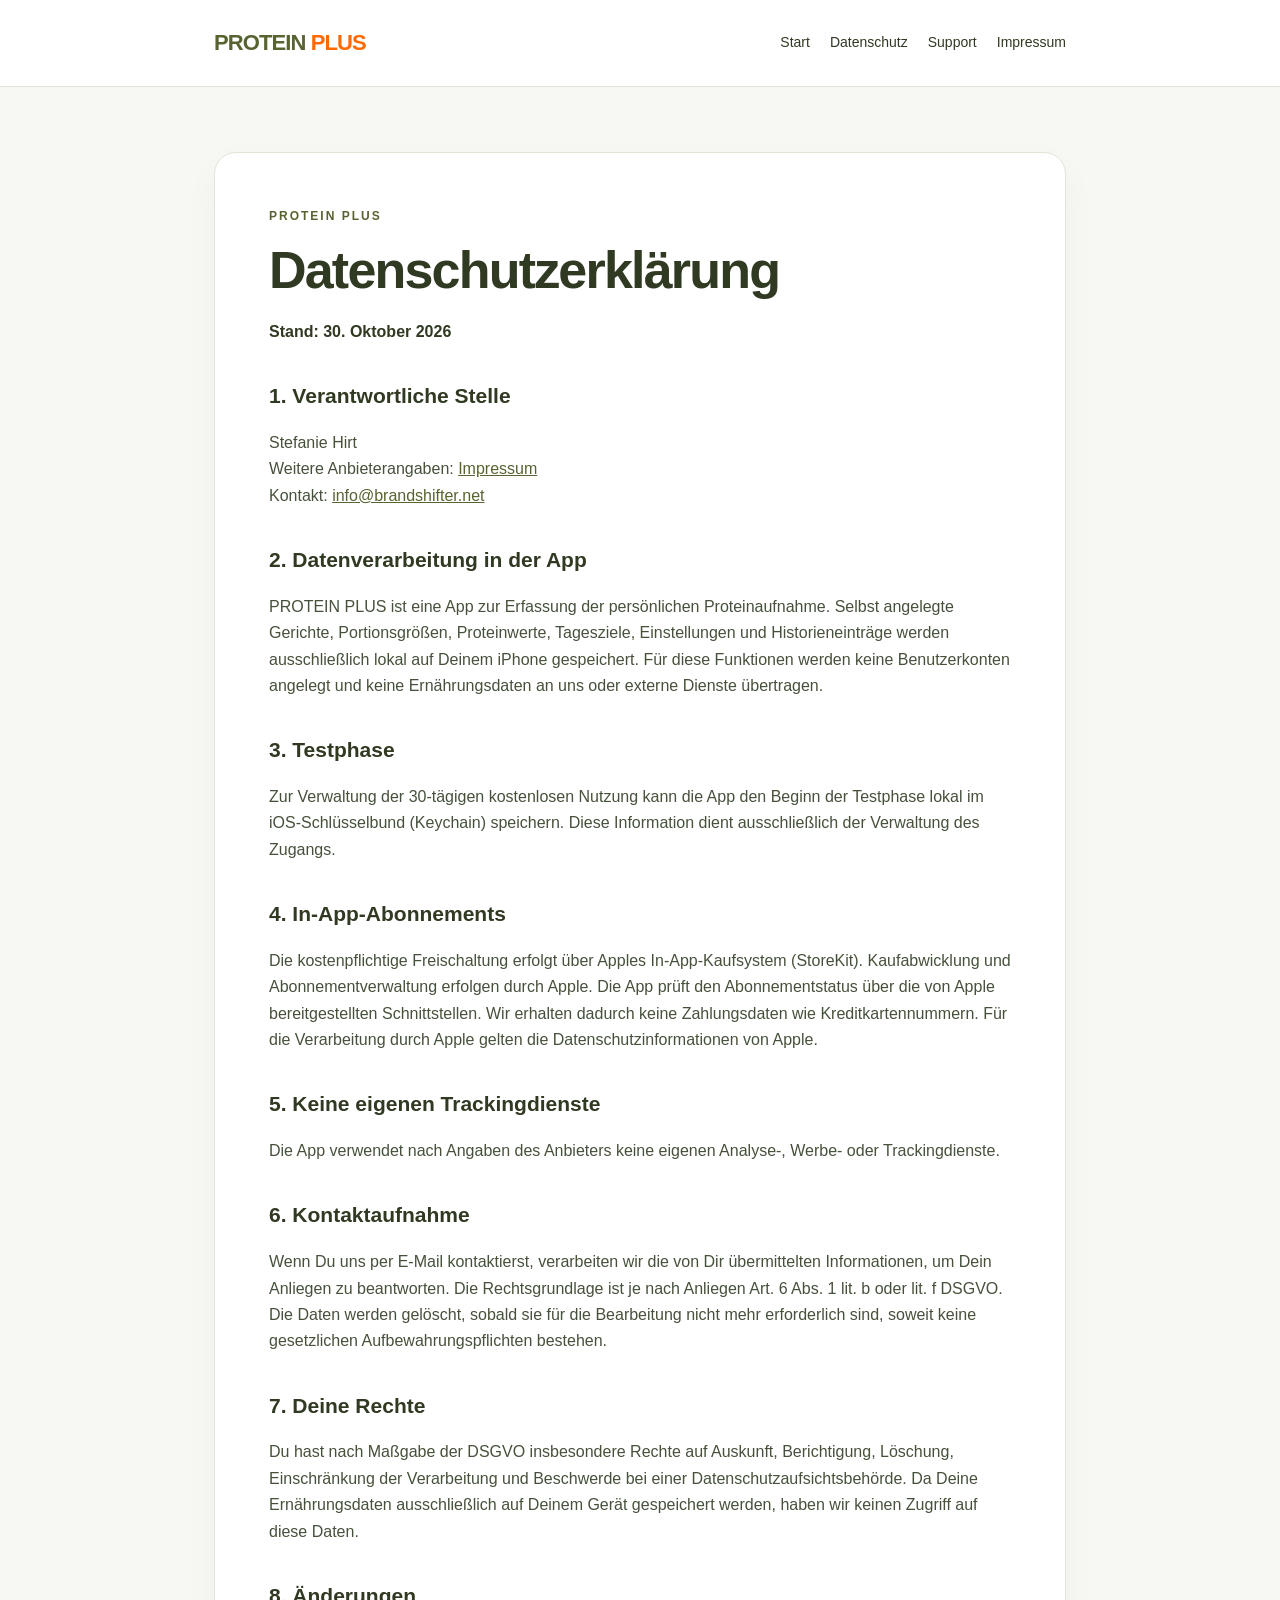
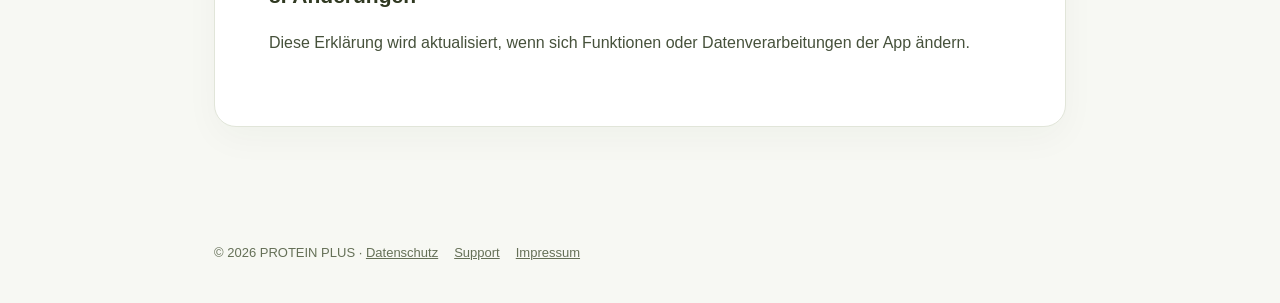
==== datenschutz.html @ f5c95c39 "Add files via upload" ====
<!doctype html><html lang="de"><head><meta charset="utf-8"><meta name="viewport" content="width=device-width,initial-scale=1"><meta name="color-scheme" content="light"><meta name="description" content="PROTEIN PLUS – Proteinaufnahme einfach erfassen."><title>Datenschutz | PROTEIN PLUS</title><link rel="stylesheet" href="style.css"></head><body><header><div class="wrap nav"><a class="brand" href="index.html">PROTEIN <span>PLUS</span></a><nav aria-label="Navigation"><a href="index.html">Start</a><a href="datenschutz.html">Datenschutz</a><a href="support.html">Support</a><a href="impressum.html">Impressum</a></nav></div></header><main><div class="wrap"><article class="card"><div class="eyebrow">PROTEIN PLUS</div><h1>Datenschutzerklärung</h1><p><strong>Stand: 30. Oktober 2026</strong></p><h2>1. Verantwortliche Stelle</h2><p>Stefanie Hirt<br>Weitere Anbieterangaben: <a href="impressum.html">Impressum</a><br>Kontakt: <a href="mailto:info@brandshifter.net">info@brandshifter.net</a></p><h2>2. Datenverarbeitung in der App</h2><p>PROTEIN PLUS ist eine App zur Erfassung der persönlichen Proteinaufnahme. Selbst angelegte Gerichte, Portionsgrößen, Proteinwerte, Tagesziele, Einstellungen und Historieneinträge werden ausschließlich lokal auf Deinem iPhone gespeichert. Für diese Funktionen werden keine Benutzerkonten angelegt und keine Ernährungsdaten an uns oder externe Dienste übertragen.</p><h2>3. Testphase</h2><p>Zur Verwaltung der 30-tägigen kostenlosen Nutzung kann die App den Beginn der Testphase lokal im iOS-Schlüsselbund (Keychain) speichern. Diese Information dient ausschließlich der Verwaltung des Zugangs.</p><h2>4. In-App-Abonnements</h2><p>Die kostenpflichtige Freischaltung erfolgt über Apples In-App-Kaufsystem (StoreKit). Kaufabwicklung und Abonnementverwaltung erfolgen durch Apple. Die App prüft den Abonnementstatus über die von Apple bereitgestellten Schnittstellen. Wir erhalten dadurch keine Zahlungsdaten wie Kreditkartennummern. Für die Verarbeitung durch Apple gelten die Datenschutzinformationen von Apple.</p><h2>5. Keine eigenen Trackingdienste</h2><p>Die App verwendet nach Angaben des Anbieters keine eigenen Analyse-, Werbe- oder Trackingdienste.</p><h2>6. Kontaktaufnahme</h2><p>Wenn Du uns per E-Mail kontaktierst, verarbeiten wir die von Dir übermittelten Informationen, um Dein Anliegen zu beantworten. Die Rechtsgrundlage ist je nach Anliegen Art. 6 Abs. 1 lit. b oder lit. f DSGVO. Die Daten werden gelöscht, sobald sie für die Bearbeitung nicht mehr erforderlich sind, soweit keine gesetzlichen Aufbewahrungspflichten bestehen.</p><h2>7. Deine Rechte</h2><p>Du hast nach Maßgabe der DSGVO insbesondere Rechte auf Auskunft, Berichtigung, Löschung, Einschränkung der Verarbeitung und Beschwerde bei einer Datenschutzaufsichtsbehörde. Da Deine Ernährungsdaten ausschließlich auf Deinem Gerät gespeichert werden, haben wir keinen Zugriff auf diese Daten.</p><h2>8. Änderungen</h2><p>Diese Erklärung wird aktualisiert, wenn sich Funktionen oder Datenverarbeitungen der App ändern.</p></article></div></main><footer><div class="wrap">© 2026 PROTEIN PLUS · <a href="datenschutz.html">Datenschutz</a><a href="support.html">Support</a><a href="impressum.html">Impressum</a></div></footer></body></html>
---- style.css ----
:root{--green:#576331;--orange:#FE6902;--ink:#303921;--muted:#657057;--bg:#F7F8F3;--line:#E1E5D9}*{box-sizing:border-box}body{margin:0;font-family:-apple-system,BlinkMacSystemFont,"Helvetica Neue",Arial,sans-serif;background:var(--bg);color:var(--ink);line-height:1.65}header{background:#fff;border-bottom:1px solid var(--line)}.wrap{max-width:900px;margin:auto;padding:0 24px}.nav{display:flex;justify-content:space-between;align-items:center;gap:18px;min-height:86px;flex-wrap:wrap}.brand{font-size:22px;font-weight:850;letter-spacing:-.9px;color:var(--green);text-decoration:none}.brand span{color:var(--orange)}nav{display:flex;gap:20px;flex-wrap:wrap}nav a{font-size:14px;color:var(--ink);text-decoration:none}nav a:hover{color:var(--green)}main{padding:65px 0 90px}.eyebrow{color:var(--green);text-transform:uppercase;font-size:12px;font-weight:800;letter-spacing:2px}.card{background:white;border:1px solid var(--line);border-radius:22px;padding:clamp(25px,5vw,54px);box-shadow:0 12px 35px #17312809}h1{font-size:clamp(34px,5vw,52px);line-height:1.12;letter-spacing:-1.8px;margin:14px 0 20px}h2{font-size:21px;margin:34px 0 9px}p,li{color:#46513B}strong{color:var(--ink)}.lead{font-size:19px}.accent{color:var(--orange)}a{color:var(--green)}.pill{display:inline-block;background:#EBEEDC;color:var(--green);padding:8px 14px;border-radius:999px;font-weight:750;font-size:13px}.button{display:inline-block;background:var(--green);color:white;text-decoration:none;padding:12px 21px;border-radius:12px;font-weight:700;margin-top:12px}.rule{height:1px;background:var(--line);margin:30px 0}footer{padding:25px 0 40px;color:var(--muted);font-size:13px}footer a{margin-right:16px;color:var(--muted)}.note{padding:18px;background:#FFF1E5;border-left:4px solid var(--orange);border-radius:8px} @media(max-width:600px){.nav{padding:18px 0}main{padding-top:30px}nav{gap:13px}}
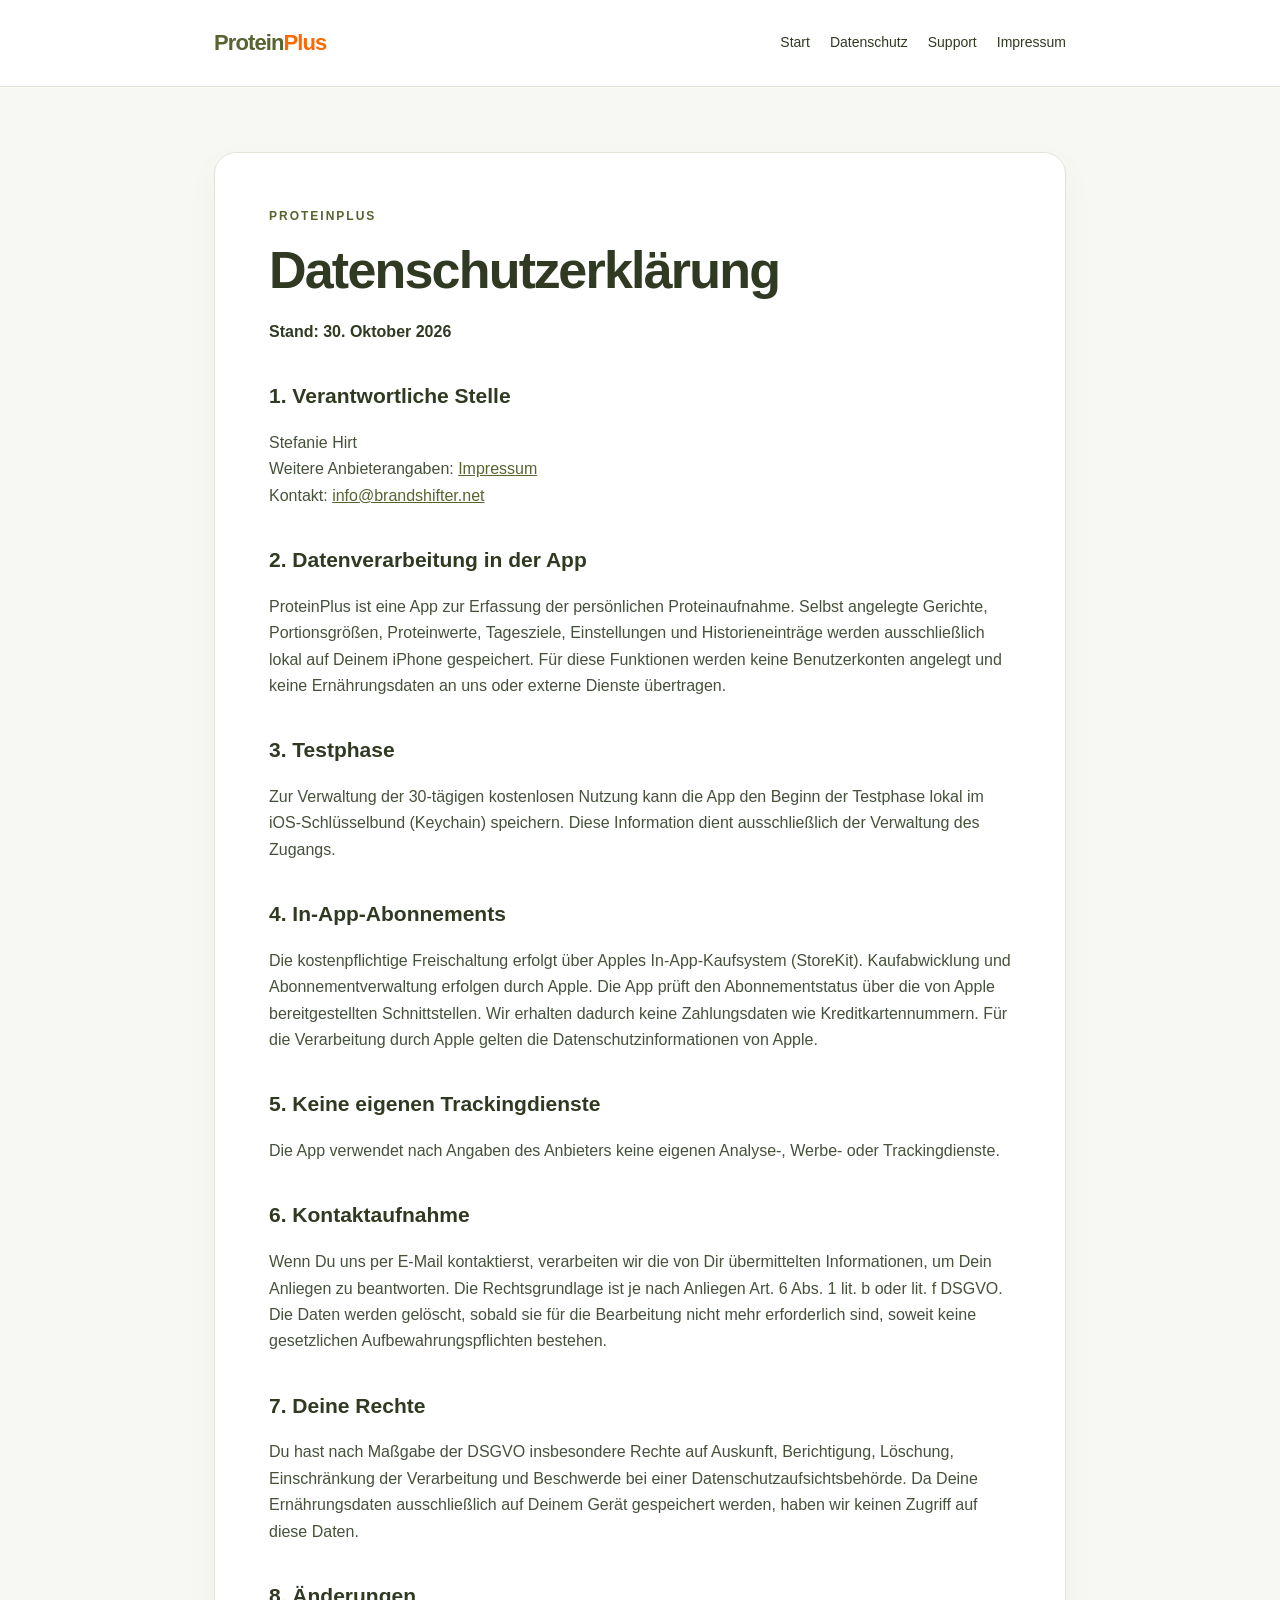
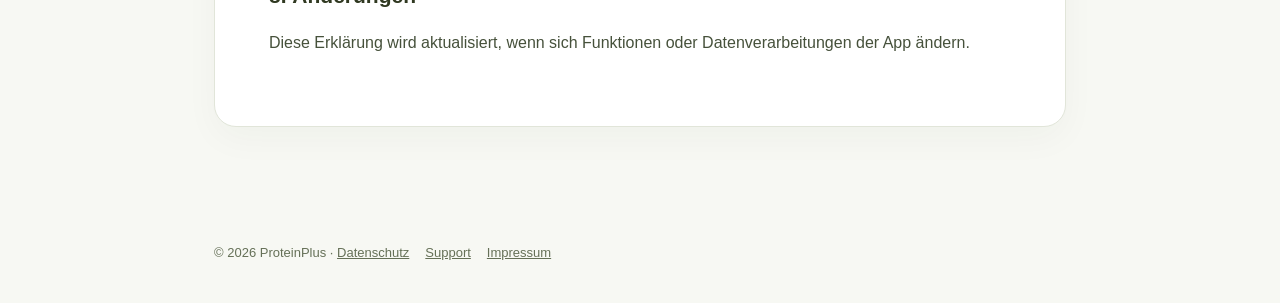
==== commit d40b7867: "Use ProteinPlus branding consistently" ====
--- a/datenschutz.html
+++ b/datenschutz.html
@@ -1 +1 @@
-<!doctype html><html lang="de"><head><meta charset="utf-8"><meta name="viewport" content="width=device-width,initial-scale=1"><meta name="color-scheme" content="light"><meta name="description" content="PROTEIN PLUS – Proteinaufnahme einfach erfassen."><title>Datenschutz | PROTEIN PLUS</title><link rel="stylesheet" href="style.css"></head><body><header><div class="wrap nav"><a class="brand" href="index.html">PROTEIN <span>PLUS</span></a><nav aria-label="Navigation"><a href="index.html">Start</a><a href="datenschutz.html">Datenschutz</a><a href="support.html">Support</a><a href="impressum.html">Impressum</a></nav></div></header><main><div class="wrap"><article class="card"><div class="eyebrow">PROTEIN PLUS</div><h1>Datenschutzerklärung</h1><p><strong>Stand: 30. Oktober 2026</strong></p><h2>1. Verantwortliche Stelle</h2><p>Stefanie Hirt<br>Weitere Anbieterangaben: <a href="impressum.html">Impressum</a><br>Kontakt: <a href="mailto:info@brandshifter.net">info@brandshifter.net</a></p><h2>2. Datenverarbeitung in der App</h2><p>PROTEIN PLUS ist eine App zur Erfassung der persönlichen Proteinaufnahme. Selbst angelegte Gerichte, Portionsgrößen, Proteinwerte, Tagesziele, Einstellungen und Historieneinträge werden ausschließlich lokal auf Deinem iPhone gespeichert. Für diese Funktionen werden keine Benutzerkonten angelegt und keine Ernährungsdaten an uns oder externe Dienste übertragen.</p><h2>3. Testphase</h2><p>Zur Verwaltung der 30-tägigen kostenlosen Nutzung kann die App den Beginn der Testphase lokal im iOS-Schlüsselbund (Keychain) speichern. Diese Information dient ausschließlich der Verwaltung des Zugangs.</p><h2>4. In-App-Abonnements</h2><p>Die kostenpflichtige Freischaltung erfolgt über Apples In-App-Kaufsystem (StoreKit). Kaufabwicklung und Abonnementverwaltung erfolgen durch Apple. Die App prüft den Abonnementstatus über die von Apple bereitgestellten Schnittstellen. Wir erhalten dadurch keine Zahlungsdaten wie Kreditkartennummern. Für die Verarbeitung durch Apple gelten die Datenschutzinformationen von Apple.</p><h2>5. Keine eigenen Trackingdienste</h2><p>Die App verwendet nach Angaben des Anbieters keine eigenen Analyse-, Werbe- oder Trackingdienste.</p><h2>6. Kontaktaufnahme</h2><p>Wenn Du uns per E-Mail kontaktierst, verarbeiten wir die von Dir übermittelten Informationen, um Dein Anliegen zu beantworten. Die Rechtsgrundlage ist je nach Anliegen Art. 6 Abs. 1 lit. b oder lit. f DSGVO. Die Daten werden gelöscht, sobald sie für die Bearbeitung nicht mehr erforderlich sind, soweit keine gesetzlichen Aufbewahrungspflichten bestehen.</p><h2>7. Deine Rechte</h2><p>Du hast nach Maßgabe der DSGVO insbesondere Rechte auf Auskunft, Berichtigung, Löschung, Einschränkung der Verarbeitung und Beschwerde bei einer Datenschutzaufsichtsbehörde. Da Deine Ernährungsdaten ausschließlich auf Deinem Gerät gespeichert werden, haben wir keinen Zugriff auf diese Daten.</p><h2>8. Änderungen</h2><p>Diese Erklärung wird aktualisiert, wenn sich Funktionen oder Datenverarbeitungen der App ändern.</p></article></div></main><footer><div class="wrap">© 2026 PROTEIN PLUS · <a href="datenschutz.html">Datenschutz</a><a href="support.html">Support</a><a href="impressum.html">Impressum</a></div></footer></body></html>+<!doctype html><html lang="de"><head><meta charset="utf-8"><meta name="viewport" content="width=device-width,initial-scale=1"><meta name="color-scheme" content="light"><meta name="description" content="ProteinPlus – Proteinaufnahme einfach erfassen."><title>Datenschutz | ProteinPlus</title><link rel="stylesheet" href="style.css"></head><body><header><div class="wrap nav"><a class="brand" href="index.html">Protein<span>Plus</span></a><nav aria-label="Navigation"><a href="index.html">Start</a><a href="datenschutz.html">Datenschutz</a><a href="support.html">Support</a><a href="impressum.html">Impressum</a></nav></div></header><main><div class="wrap"><article class="card"><div class="eyebrow">ProteinPlus</div><h1>Datenschutzerklärung</h1><p><strong>Stand: 30. Oktober 2026</strong></p><h2>1. Verantwortliche Stelle</h2><p>Stefanie Hirt<br>Weitere Anbieterangaben: <a href="impressum.html">Impressum</a><br>Kontakt: <a href="mailto:info@brandshifter.net">info@brandshifter.net</a></p><h2>2. Datenverarbeitung in der App</h2><p>ProteinPlus ist eine App zur Erfassung der persönlichen Proteinaufnahme. Selbst angelegte Gerichte, Portionsgrößen, Proteinwerte, Tagesziele, Einstellungen und Historieneinträge werden ausschließlich lokal auf Deinem iPhone gespeichert. Für diese Funktionen werden keine Benutzerkonten angelegt und keine Ernährungsdaten an uns oder externe Dienste übertragen.</p><h2>3. Testphase</h2><p>Zur Verwaltung der 30-tägigen kostenlosen Nutzung kann die App den Beginn der Testphase lokal im iOS-Schlüsselbund (Keychain) speichern. Diese Information dient ausschließlich der Verwaltung des Zugangs.</p><h2>4. In-App-Abonnements</h2><p>Die kostenpflichtige Freischaltung erfolgt über Apples In-App-Kaufsystem (StoreKit). Kaufabwicklung und Abonnementverwaltung erfolgen durch Apple. Die App prüft den Abonnementstatus über die von Apple bereitgestellten Schnittstellen. Wir erhalten dadurch keine Zahlungsdaten wie Kreditkartennummern. Für die Verarbeitung durch Apple gelten die Datenschutzinformationen von Apple.</p><h2>5. Keine eigenen Trackingdienste</h2><p>Die App verwendet nach Angaben des Anbieters keine eigenen Analyse-, Werbe- oder Trackingdienste.</p><h2>6. Kontaktaufnahme</h2><p>Wenn Du uns per E-Mail kontaktierst, verarbeiten wir die von Dir übermittelten Informationen, um Dein Anliegen zu beantworten. Die Rechtsgrundlage ist je nach Anliegen Art. 6 Abs. 1 lit. b oder lit. f DSGVO. Die Daten werden gelöscht, sobald sie für die Bearbeitung nicht mehr erforderlich sind, soweit keine gesetzlichen Aufbewahrungspflichten bestehen.</p><h2>7. Deine Rechte</h2><p>Du hast nach Maßgabe der DSGVO insbesondere Rechte auf Auskunft, Berichtigung, Löschung, Einschränkung der Verarbeitung und Beschwerde bei einer Datenschutzaufsichtsbehörde. Da Deine Ernährungsdaten ausschließlich auf Deinem Gerät gespeichert werden, haben wir keinen Zugriff auf diese Daten.</p><h2>8. Änderungen</h2><p>Diese Erklärung wird aktualisiert, wenn sich Funktionen oder Datenverarbeitungen der App ändern.</p></article></div></main><footer><div class="wrap">© 2026 ProteinPlus · <a href="datenschutz.html">Datenschutz</a><a href="support.html">Support</a><a href="impressum.html">Impressum</a></div></footer></body></html>
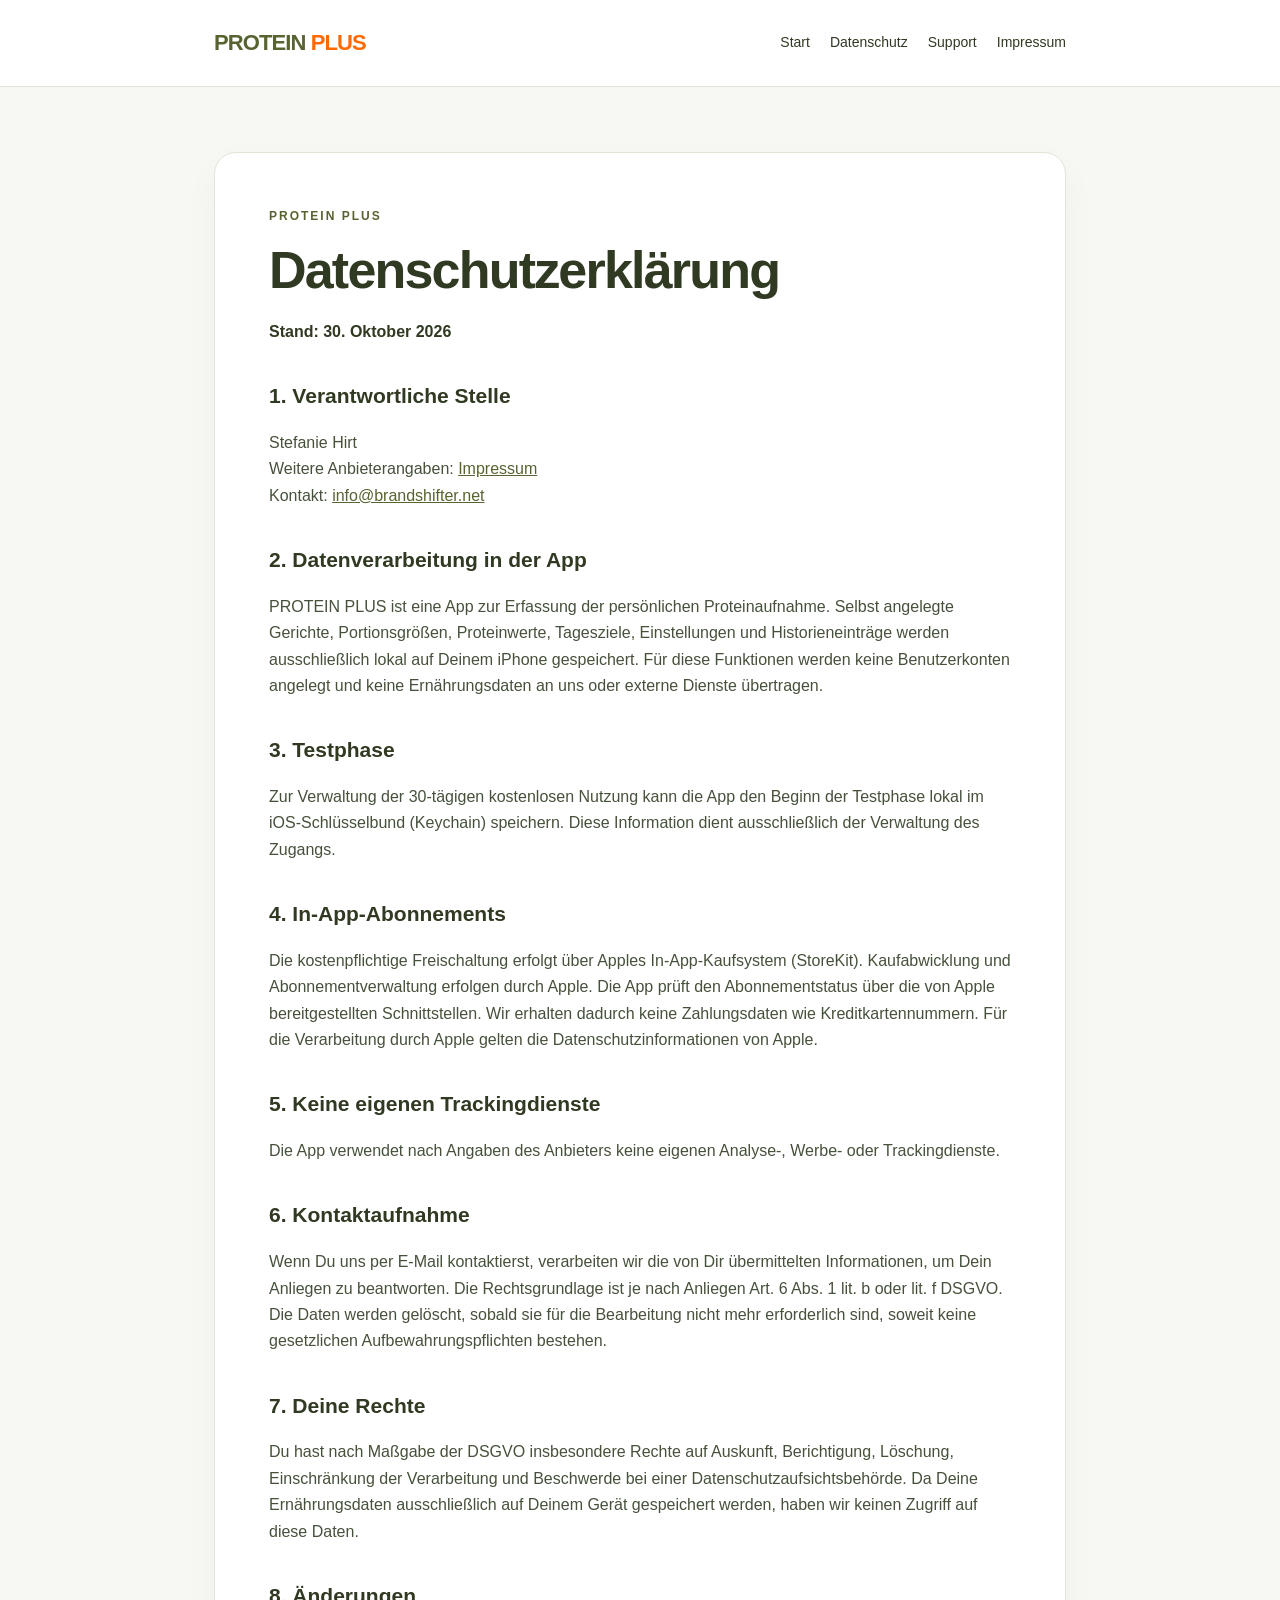
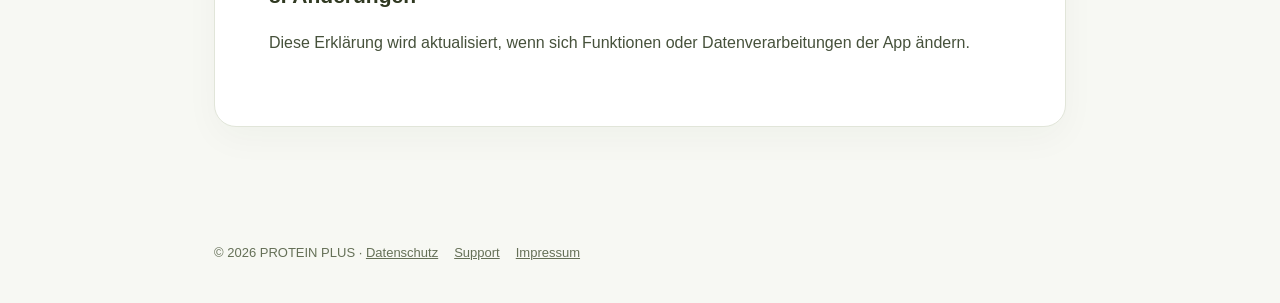
==== commit 810fcef6: "Restore PROTEIN PLUS public brand spelling" ====
--- a/datenschutz.html
+++ b/datenschutz.html
@@ -1 +1 @@
-<!doctype html><html lang="de"><head><meta charset="utf-8"><meta name="viewport" content="width=device-width,initial-scale=1"><meta name="color-scheme" content="light"><meta name="description" content="ProteinPlus – Proteinaufnahme einfach erfassen."><title>Datenschutz | ProteinPlus</title><link rel="stylesheet" href="style.css"></head><body><header><div class="wrap nav"><a class="brand" href="index.html">Protein<span>Plus</span></a><nav aria-label="Navigation"><a href="index.html">Start</a><a href="datenschutz.html">Datenschutz</a><a href="support.html">Support</a><a href="impressum.html">Impressum</a></nav></div></header><main><div class="wrap"><article class="card"><div class="eyebrow">ProteinPlus</div><h1>Datenschutzerklärung</h1><p><strong>Stand: 30. Oktober 2026</strong></p><h2>1. Verantwortliche Stelle</h2><p>Stefanie Hirt<br>Weitere Anbieterangaben: <a href="impressum.html">Impressum</a><br>Kontakt: <a href="mailto:info@brandshifter.net">info@brandshifter.net</a></p><h2>2. Datenverarbeitung in der App</h2><p>ProteinPlus ist eine App zur Erfassung der persönlichen Proteinaufnahme. Selbst angelegte Gerichte, Portionsgrößen, Proteinwerte, Tagesziele, Einstellungen und Historieneinträge werden ausschließlich lokal auf Deinem iPhone gespeichert. Für diese Funktionen werden keine Benutzerkonten angelegt und keine Ernährungsdaten an uns oder externe Dienste übertragen.</p><h2>3. Testphase</h2><p>Zur Verwaltung der 30-tägigen kostenlosen Nutzung kann die App den Beginn der Testphase lokal im iOS-Schlüsselbund (Keychain) speichern. Diese Information dient ausschließlich der Verwaltung des Zugangs.</p><h2>4. In-App-Abonnements</h2><p>Die kostenpflichtige Freischaltung erfolgt über Apples In-App-Kaufsystem (StoreKit). Kaufabwicklung und Abonnementverwaltung erfolgen durch Apple. Die App prüft den Abonnementstatus über die von Apple bereitgestellten Schnittstellen. Wir erhalten dadurch keine Zahlungsdaten wie Kreditkartennummern. Für die Verarbeitung durch Apple gelten die Datenschutzinformationen von Apple.</p><h2>5. Keine eigenen Trackingdienste</h2><p>Die App verwendet nach Angaben des Anbieters keine eigenen Analyse-, Werbe- oder Trackingdienste.</p><h2>6. Kontaktaufnahme</h2><p>Wenn Du uns per E-Mail kontaktierst, verarbeiten wir die von Dir übermittelten Informationen, um Dein Anliegen zu beantworten. Die Rechtsgrundlage ist je nach Anliegen Art. 6 Abs. 1 lit. b oder lit. f DSGVO. Die Daten werden gelöscht, sobald sie für die Bearbeitung nicht mehr erforderlich sind, soweit keine gesetzlichen Aufbewahrungspflichten bestehen.</p><h2>7. Deine Rechte</h2><p>Du hast nach Maßgabe der DSGVO insbesondere Rechte auf Auskunft, Berichtigung, Löschung, Einschränkung der Verarbeitung und Beschwerde bei einer Datenschutzaufsichtsbehörde. Da Deine Ernährungsdaten ausschließlich auf Deinem Gerät gespeichert werden, haben wir keinen Zugriff auf diese Daten.</p><h2>8. Änderungen</h2><p>Diese Erklärung wird aktualisiert, wenn sich Funktionen oder Datenverarbeitungen der App ändern.</p></article></div></main><footer><div class="wrap">© 2026 ProteinPlus · <a href="datenschutz.html">Datenschutz</a><a href="support.html">Support</a><a href="impressum.html">Impressum</a></div></footer></body></html>+<!doctype html><html lang="de"><head><meta charset="utf-8"><meta name="viewport" content="width=device-width,initial-scale=1"><meta name="color-scheme" content="light"><meta name="description" content="PROTEIN PLUS – Proteinaufnahme einfach erfassen."><title>Datenschutz | PROTEIN PLUS</title><link rel="stylesheet" href="style.css"></head><body><header><div class="wrap nav"><a class="brand" href="index.html">PROTEIN <span>PLUS</span></a><nav aria-label="Navigation"><a href="index.html">Start</a><a href="datenschutz.html">Datenschutz</a><a href="support.html">Support</a><a href="impressum.html">Impressum</a></nav></div></header><main><div class="wrap"><article class="card"><div class="eyebrow">PROTEIN PLUS</div><h1>Datenschutzerklärung</h1><p><strong>Stand: 30. Oktober 2026</strong></p><h2>1. Verantwortliche Stelle</h2><p>Stefanie Hirt<br>Weitere Anbieterangaben: <a href="impressum.html">Impressum</a><br>Kontakt: <a href="mailto:info@brandshifter.net">info@brandshifter.net</a></p><h2>2. Datenverarbeitung in der App</h2><p>PROTEIN PLUS ist eine App zur Erfassung der persönlichen Proteinaufnahme. Selbst angelegte Gerichte, Portionsgrößen, Proteinwerte, Tagesziele, Einstellungen und Historieneinträge werden ausschließlich lokal auf Deinem iPhone gespeichert. Für diese Funktionen werden keine Benutzerkonten angelegt und keine Ernährungsdaten an uns oder externe Dienste übertragen.</p><h2>3. Testphase</h2><p>Zur Verwaltung der 30-tägigen kostenlosen Nutzung kann die App den Beginn der Testphase lokal im iOS-Schlüsselbund (Keychain) speichern. Diese Information dient ausschließlich der Verwaltung des Zugangs.</p><h2>4. In-App-Abonnements</h2><p>Die kostenpflichtige Freischaltung erfolgt über Apples In-App-Kaufsystem (StoreKit). Kaufabwicklung und Abonnementverwaltung erfolgen durch Apple. Die App prüft den Abonnementstatus über die von Apple bereitgestellten Schnittstellen. Wir erhalten dadurch keine Zahlungsdaten wie Kreditkartennummern. Für die Verarbeitung durch Apple gelten die Datenschutzinformationen von Apple.</p><h2>5. Keine eigenen Trackingdienste</h2><p>Die App verwendet nach Angaben des Anbieters keine eigenen Analyse-, Werbe- oder Trackingdienste.</p><h2>6. Kontaktaufnahme</h2><p>Wenn Du uns per E-Mail kontaktierst, verarbeiten wir die von Dir übermittelten Informationen, um Dein Anliegen zu beantworten. Die Rechtsgrundlage ist je nach Anliegen Art. 6 Abs. 1 lit. b oder lit. f DSGVO. Die Daten werden gelöscht, sobald sie für die Bearbeitung nicht mehr erforderlich sind, soweit keine gesetzlichen Aufbewahrungspflichten bestehen.</p><h2>7. Deine Rechte</h2><p>Du hast nach Maßgabe der DSGVO insbesondere Rechte auf Auskunft, Berichtigung, Löschung, Einschränkung der Verarbeitung und Beschwerde bei einer Datenschutzaufsichtsbehörde. Da Deine Ernährungsdaten ausschließlich auf Deinem Gerät gespeichert werden, haben wir keinen Zugriff auf diese Daten.</p><h2>8. Änderungen</h2><p>Diese Erklärung wird aktualisiert, wenn sich Funktionen oder Datenverarbeitungen der App ändern.</p></article></div></main><footer><div class="wrap">© 2026 PROTEIN PLUS · <a href="datenschutz.html">Datenschutz</a><a href="support.html">Support</a><a href="impressum.html">Impressum</a></div></footer></body></html>
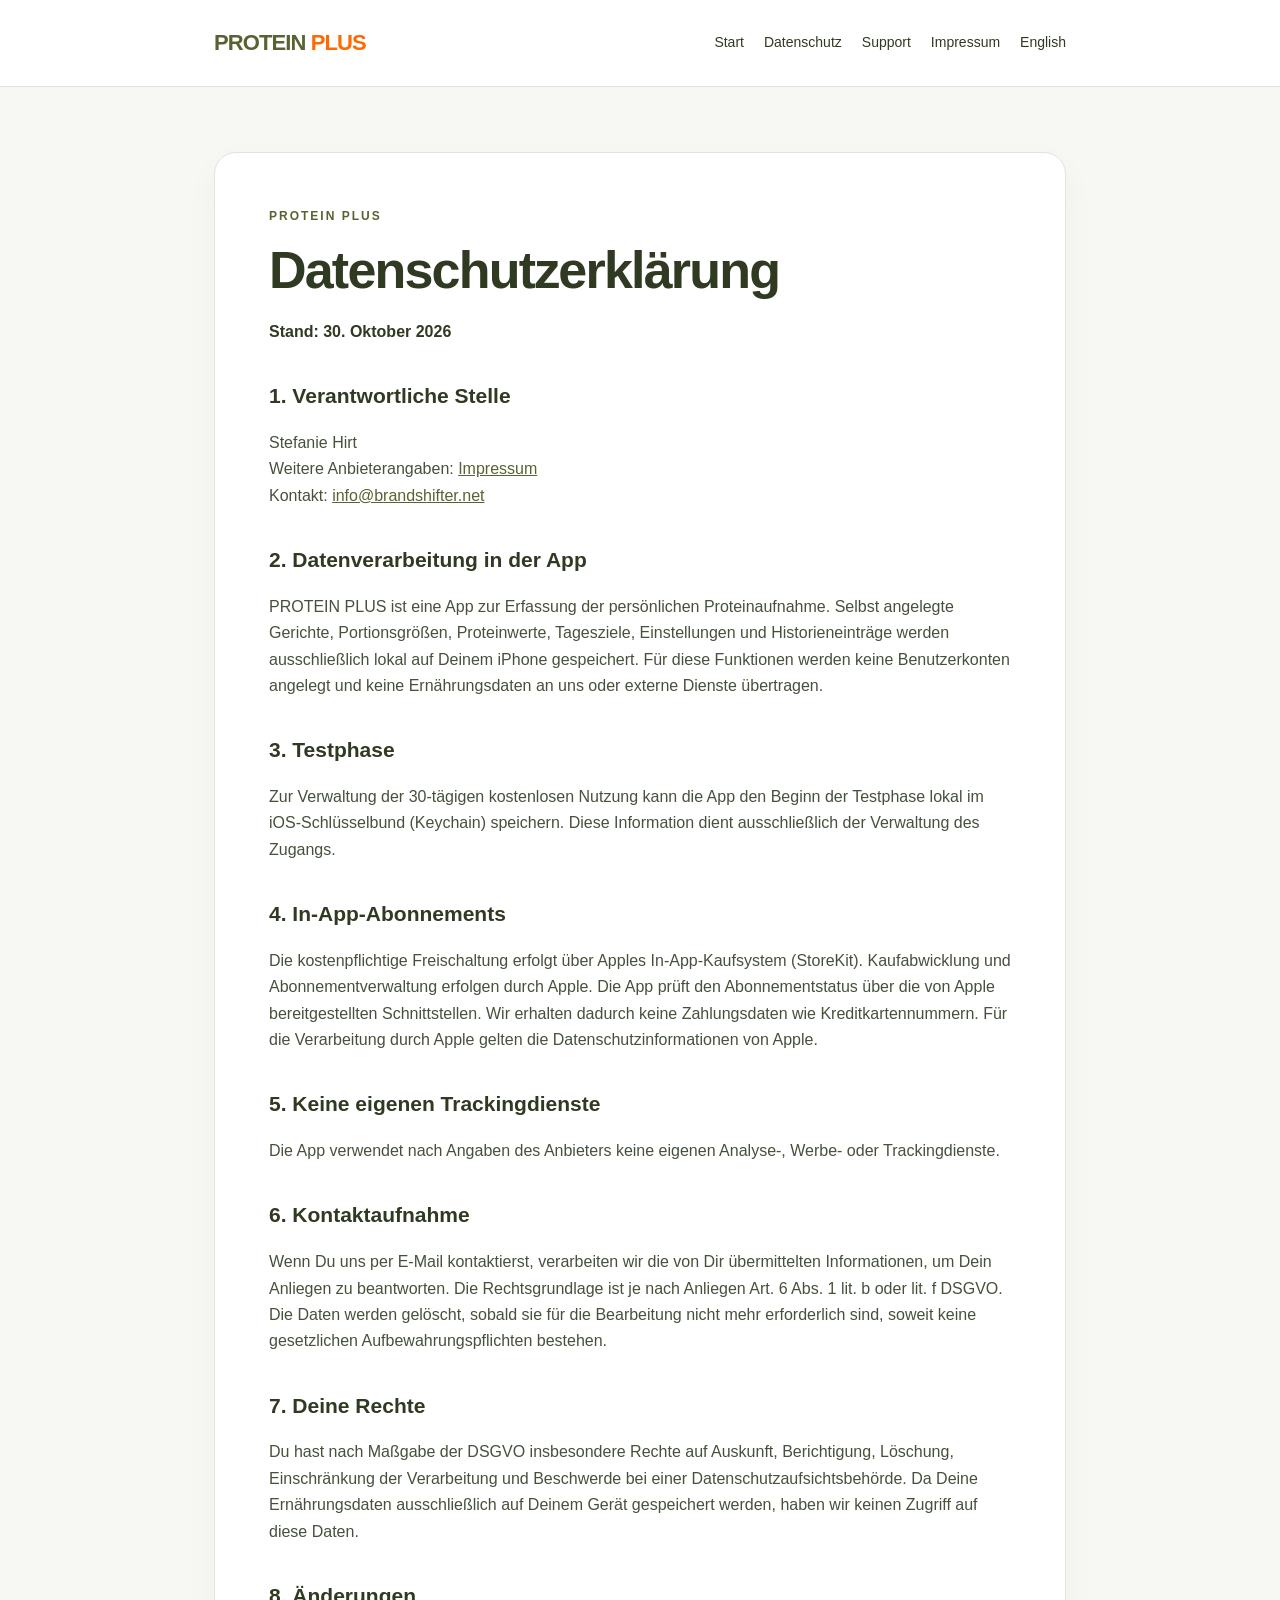
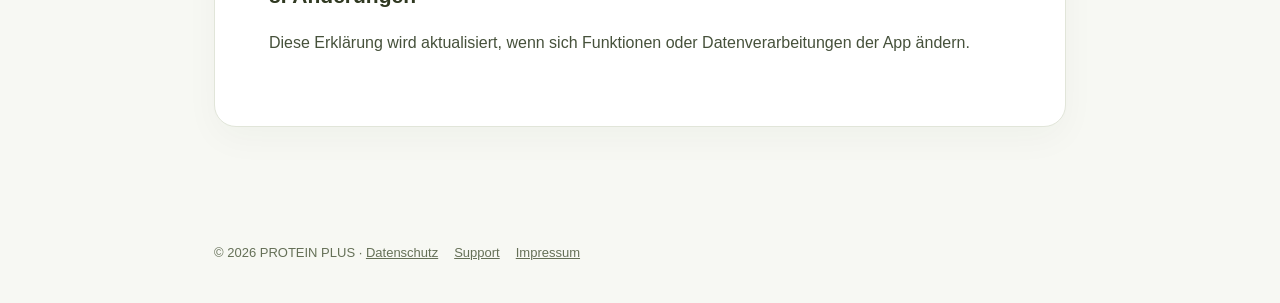
==== commit f6bd135c: "Add English website pages and language navigation Translate support, privacy, home and legal notice." ====
--- a/datenschutz.html
+++ b/datenschutz.html
@@ -1 +1 @@
-<!doctype html><html lang="de"><head><meta charset="utf-8"><meta name="viewport" content="width=device-width,initial-scale=1"><meta name="color-scheme" content="light"><meta name="description" content="PROTEIN PLUS – Proteinaufnahme einfach erfassen."><title>Datenschutz | PROTEIN PLUS</title><link rel="stylesheet" href="style.css"></head><body><header><div class="wrap nav"><a class="brand" href="index.html">PROTEIN <span>PLUS</span></a><nav aria-label="Navigation"><a href="index.html">Start</a><a href="datenschutz.html">Datenschutz</a><a href="support.html">Support</a><a href="impressum.html">Impressum</a></nav></div></header><main><div class="wrap"><article class="card"><div class="eyebrow">PROTEIN PLUS</div><h1>Datenschutzerklärung</h1><p><strong>Stand: 30. Oktober 2026</strong></p><h2>1. Verantwortliche Stelle</h2><p>Stefanie Hirt<br>Weitere Anbieterangaben: <a href="impressum.html">Impressum</a><br>Kontakt: <a href="mailto:info@brandshifter.net">info@brandshifter.net</a></p><h2>2. Datenverarbeitung in der App</h2><p>PROTEIN PLUS ist eine App zur Erfassung der persönlichen Proteinaufnahme. Selbst angelegte Gerichte, Portionsgrößen, Proteinwerte, Tagesziele, Einstellungen und Historieneinträge werden ausschließlich lokal auf Deinem iPhone gespeichert. Für diese Funktionen werden keine Benutzerkonten angelegt und keine Ernährungsdaten an uns oder externe Dienste übertragen.</p><h2>3. Testphase</h2><p>Zur Verwaltung der 30-tägigen kostenlosen Nutzung kann die App den Beginn der Testphase lokal im iOS-Schlüsselbund (Keychain) speichern. Diese Information dient ausschließlich der Verwaltung des Zugangs.</p><h2>4. In-App-Abonnements</h2><p>Die kostenpflichtige Freischaltung erfolgt über Apples In-App-Kaufsystem (StoreKit). Kaufabwicklung und Abonnementverwaltung erfolgen durch Apple. Die App prüft den Abonnementstatus über die von Apple bereitgestellten Schnittstellen. Wir erhalten dadurch keine Zahlungsdaten wie Kreditkartennummern. Für die Verarbeitung durch Apple gelten die Datenschutzinformationen von Apple.</p><h2>5. Keine eigenen Trackingdienste</h2><p>Die App verwendet nach Angaben des Anbieters keine eigenen Analyse-, Werbe- oder Trackingdienste.</p><h2>6. Kontaktaufnahme</h2><p>Wenn Du uns per E-Mail kontaktierst, verarbeiten wir die von Dir übermittelten Informationen, um Dein Anliegen zu beantworten. Die Rechtsgrundlage ist je nach Anliegen Art. 6 Abs. 1 lit. b oder lit. f DSGVO. Die Daten werden gelöscht, sobald sie für die Bearbeitung nicht mehr erforderlich sind, soweit keine gesetzlichen Aufbewahrungspflichten bestehen.</p><h2>7. Deine Rechte</h2><p>Du hast nach Maßgabe der DSGVO insbesondere Rechte auf Auskunft, Berichtigung, Löschung, Einschränkung der Verarbeitung und Beschwerde bei einer Datenschutzaufsichtsbehörde. Da Deine Ernährungsdaten ausschließlich auf Deinem Gerät gespeichert werden, haben wir keinen Zugriff auf diese Daten.</p><h2>8. Änderungen</h2><p>Diese Erklärung wird aktualisiert, wenn sich Funktionen oder Datenverarbeitungen der App ändern.</p></article></div></main><footer><div class="wrap">© 2026 PROTEIN PLUS · <a href="datenschutz.html">Datenschutz</a><a href="support.html">Support</a><a href="impressum.html">Impressum</a></div></footer></body></html>+<!doctype html><html lang="de"><head><meta charset="utf-8"><meta name="viewport" content="width=device-width,initial-scale=1"><meta name="color-scheme" content="light"><meta name="description" content="PROTEIN PLUS – Proteinaufnahme einfach erfassen."><title>Datenschutz | PROTEIN PLUS</title><link rel="stylesheet" href="style.css"></head><body><header><div class="wrap nav"><a class="brand" href="index.html">PROTEIN <span>PLUS</span></a><nav aria-label="Navigation"><a href="index.html">Start</a><a href="datenschutz.html">Datenschutz</a><a href="support.html">Support</a><a href="impressum.html">Impressum</a><a href="privacy-en.html" hreflang="en" lang="en" aria-label="Read this page in English">English</a></nav></div></header><main><div class="wrap"><article class="card"><div class="eyebrow">PROTEIN PLUS</div><h1>Datenschutzerklärung</h1><p><strong>Stand: 30. Oktober 2026</strong></p><h2>1. Verantwortliche Stelle</h2><p>Stefanie Hirt<br>Weitere Anbieterangaben: <a href="impressum.html">Impressum</a><br>Kontakt: <a href="mailto:info@brandshifter.net">info@brandshifter.net</a></p><h2>2. Datenverarbeitung in der App</h2><p>PROTEIN PLUS ist eine App zur Erfassung der persönlichen Proteinaufnahme. Selbst angelegte Gerichte, Portionsgrößen, Proteinwerte, Tagesziele, Einstellungen und Historieneinträge werden ausschließlich lokal auf Deinem iPhone gespeichert. Für diese Funktionen werden keine Benutzerkonten angelegt und keine Ernährungsdaten an uns oder externe Dienste übertragen.</p><h2>3. Testphase</h2><p>Zur Verwaltung der 30-tägigen kostenlosen Nutzung kann die App den Beginn der Testphase lokal im iOS-Schlüsselbund (Keychain) speichern. Diese Information dient ausschließlich der Verwaltung des Zugangs.</p><h2>4. In-App-Abonnements</h2><p>Die kostenpflichtige Freischaltung erfolgt über Apples In-App-Kaufsystem (StoreKit). Kaufabwicklung und Abonnementverwaltung erfolgen durch Apple. Die App prüft den Abonnementstatus über die von Apple bereitgestellten Schnittstellen. Wir erhalten dadurch keine Zahlungsdaten wie Kreditkartennummern. Für die Verarbeitung durch Apple gelten die Datenschutzinformationen von Apple.</p><h2>5. Keine eigenen Trackingdienste</h2><p>Die App verwendet nach Angaben des Anbieters keine eigenen Analyse-, Werbe- oder Trackingdienste.</p><h2>6. Kontaktaufnahme</h2><p>Wenn Du uns per E-Mail kontaktierst, verarbeiten wir die von Dir übermittelten Informationen, um Dein Anliegen zu beantworten. Die Rechtsgrundlage ist je nach Anliegen Art. 6 Abs. 1 lit. b oder lit. f DSGVO. Die Daten werden gelöscht, sobald sie für die Bearbeitung nicht mehr erforderlich sind, soweit keine gesetzlichen Aufbewahrungspflichten bestehen.</p><h2>7. Deine Rechte</h2><p>Du hast nach Maßgabe der DSGVO insbesondere Rechte auf Auskunft, Berichtigung, Löschung, Einschränkung der Verarbeitung und Beschwerde bei einer Datenschutzaufsichtsbehörde. Da Deine Ernährungsdaten ausschließlich auf Deinem Gerät gespeichert werden, haben wir keinen Zugriff auf diese Daten.</p><h2>8. Änderungen</h2><p>Diese Erklärung wird aktualisiert, wenn sich Funktionen oder Datenverarbeitungen der App ändern.</p></article></div></main><footer><div class="wrap">© 2026 PROTEIN PLUS · <a href="datenschutz.html">Datenschutz</a><a href="support.html">Support</a><a href="impressum.html">Impressum</a></div></footer></body></html>
